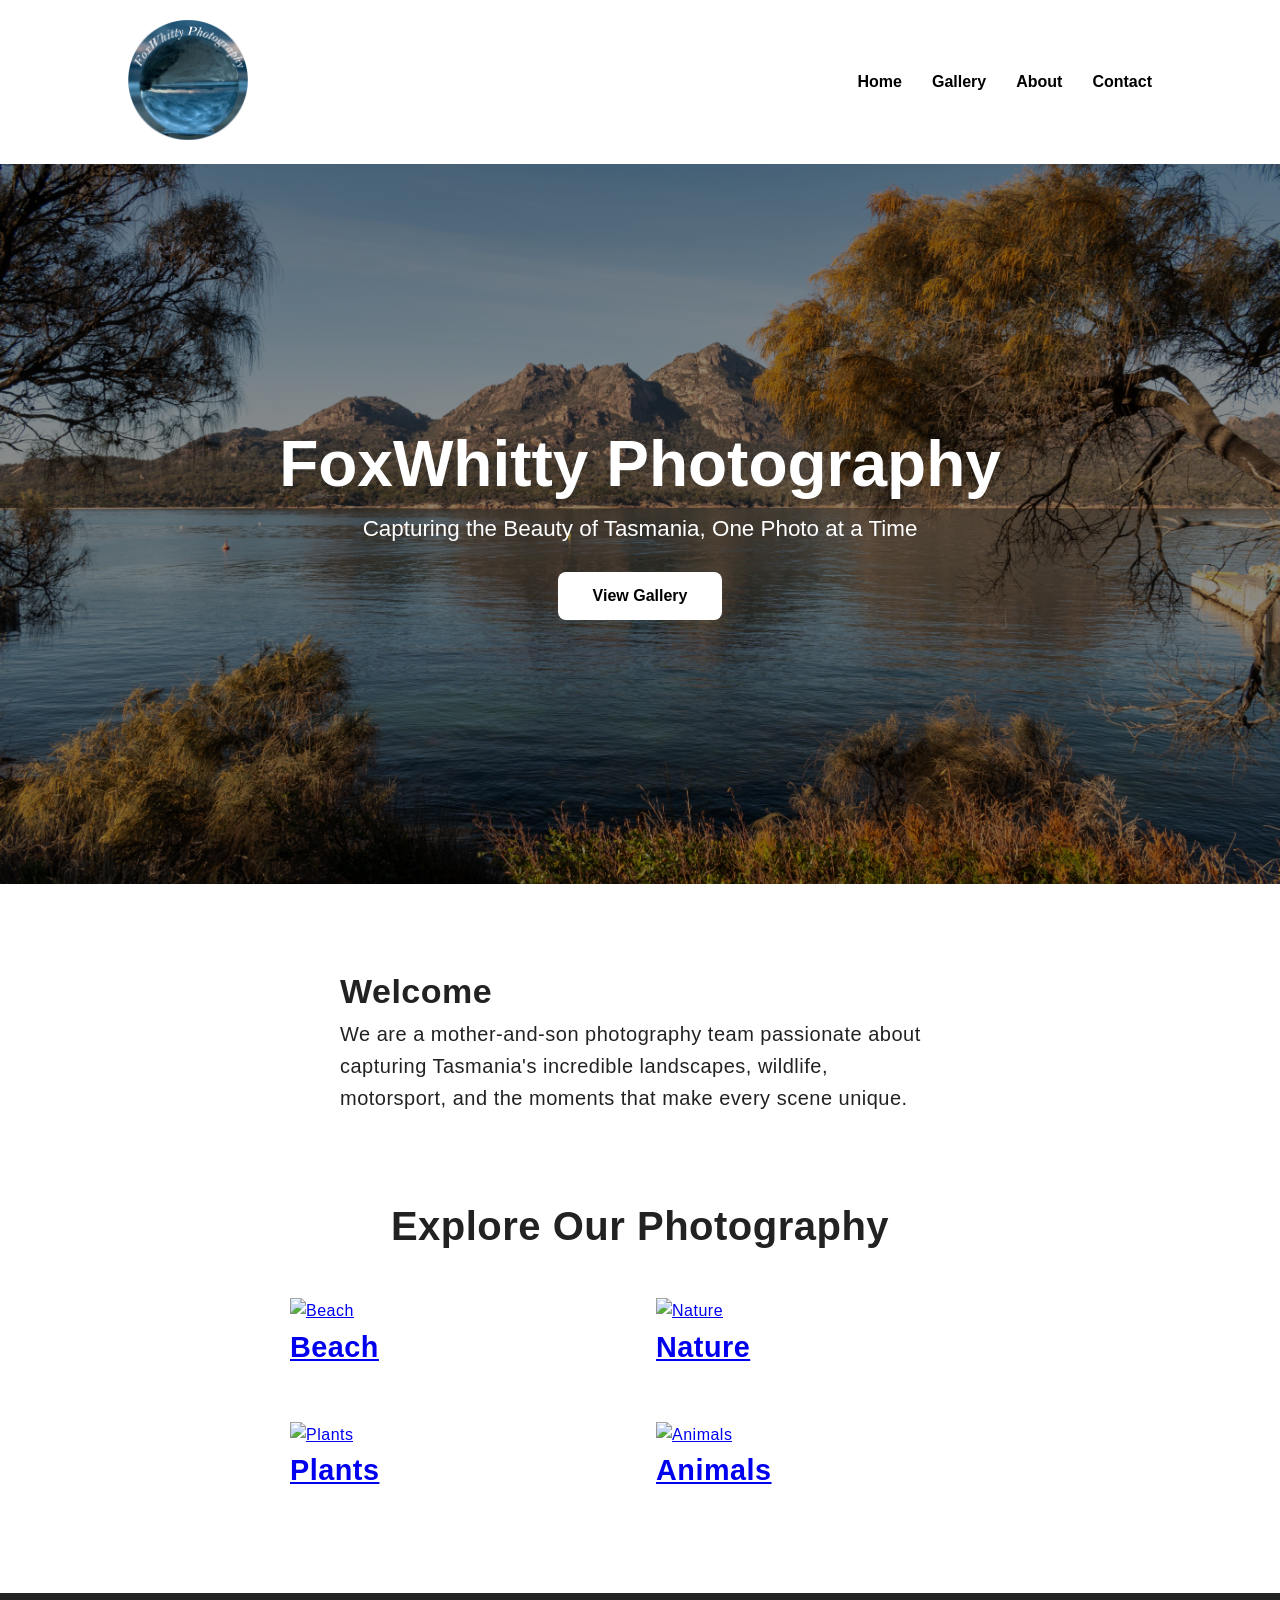
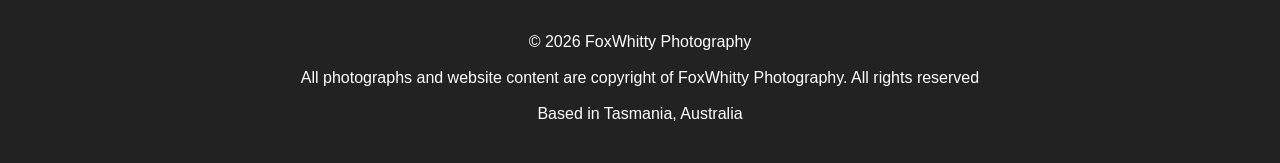
==== index.html @ c6988873 "Locations for images changed to reflect directory heirachy" ====
<!DOCTYPE html>
<html lang="en">

<head>

    <meta charset="UTF-8">
    <meta name="viewport"
          content="width=device-width, initial-scale=1.0">

    <title>FoxWhitty Photography</title>

    <link rel="stylesheet" href="css/style.css">

</head>

<body>

<header>

    <nav class="navbar">

        <a href="index.html">
            <img src="images/logo.webp"
                class="logo"
                alt="FoxWhitty Photography Logo">
        </a>
        <ul>

            <li><a href="index.html">Home</a></li>

            <li><a href="gallery.html">Gallery</a></li>

            <li><a href="about.html">About</a></li>

            <li><a href="contact.html">Contact</a></li>

        </ul>

    </nav>

</header>

<section class="hero">

    <div class="hero-content">

        <h1>FoxWhitty Photography</h1>

        <p>
            Capturing the Beauty of Tasmania,
            One Photo at a Time
        </p>

        <a href="gallery.html" class="button">
            View Gallery
        </a>

    </div>

</section>

<section class="about">

    <h2>Welcome</h2>

    <p>

        We are a mother-and-son photography team
        passionate about capturing Tasmania's
        incredible landscapes, wildlife, motorsport,
        and the moments that make every scene unique.

    </p>

</section>

<section class="categories">

    <h2>Explore Our Photography</h2>

    <div class="cards">

        <a href="galleries/beach.html" class="index-card">

            <img src="images/cards/beach-cover.webp" alt="Beach">

            <h3>Beach</h3>


        </a>


        <a href="galleries/nature.html" class="index-card">

            <img src="images/cards/nature-cover.webp" alt="Nature">

            <h3>Nature</h3>


        </a>

        

        <a href="galleries/plants.html" class="index-card">

            <img src="images/cards/plants-cover.webp" alt="Plants">

            <h3>Plants</h3>

            

        </a>


        

        <a href="galleries/animals.html" class="index-card">

            <img src="images/cards/animals-cover.webp" alt="Animals">

            <h3>Animals</h3>

        </a>

    </div>

</section>

<footer>

    <p>&copy; 2026 FoxWhitty Photography  </p>
    <br>
    <p>All photographs and website content are copyright of FoxWhitty Photography. All rights reserved</p>
    <br>
    <p>Based in Tasmania, Australia</p>
  

</footer>

</body>

</html>
---- css/style.css ----
* {
    margin: 0;
    padding: 0;
    box-sizing: border-box;
}

body {

    font-family: Arial, sans-serif;
    color: #222;

}

.navbar {

    display: flex;

    justify-content: space-between;

    align-items: center;

    padding: 20px 10%;

}

.logo {

    width: 120px;

}

.navbar ul {

    display: flex;

    list-style: none;

    gap: 30px;

}

.navbar a {

    text-decoration: none;

    color: black;

    font-weight: bold;

}

.hero {

    height: 80vh;

    background-image:
        linear-gradient(rgba(0,0,0,.45),
                        rgba(0,0,0,.45)),
        url("../galleries/hero.webp");

    background-size: cover;

    background-position: center;

    display: flex;

    justify-content: center;

    align-items: center;

    text-align: center;

    color: white;

}

.hero h1 {

    font-size: 4rem;

    margin-bottom: 15px;

}

.hero p {

    font-size: 1.4rem;

    margin-bottom: 30px;

}

.button {

    display: inline-block;

    background: white;

    color: black;

    padding: 15px 35px;

    border-radius: 8px;

    text-decoration: none;

    font-weight: bold;

    transition: .25s;

}

.button:hover {

    background: #ddd;

}

.about {

    width: min(600px,90%);

    margin: 80px auto;

    line-height: 1.6;

    letter-spacing: 0.5px;

}

.about h2{
    font-size: 34px;

    letter-spacing: 0.5px;
}

.about p {
    font-size: 20px;

    letter-spacing: 0.5px;
}
.categories {

    width: min(700px,90%);

    margin: 80px auto;

    line-height: 1.6;

    letter-spacing: 0.5px;
    

}

.categories h2 {

    font-size: 2.5rem;

    margin-bottom: 40px;

    text-align: center;

}



.categories h3 {

    font-size: 1.8rem;
    
    margin-bottom: 20px;
  

    

}

.categories p {

    line-height: 1.6;

    margin-bottom: 20px;
}


.cards {
    display: grid;
    grid-template-columns: repeat(2,1fr);
    gap: 2rem;
}


.gallery-card {
    display: flex;
    flex-direction: column;
    text-decoration: none;
    color: inherit;
    background: #fff;
    overflow: hidden;
    box-shadow: 0 5px 15px rgba(0,0,0,.15);
    transition: transform .2s ease;
}

.gallery-card:hover {
    transform: translateY(-5px);
}

.gallery-card img {
    width: 100%;
    aspect-ratio: 1 / 1;   /* Makes the image square */
    object-fit: cover;     /* Crops instead of stretching */
    display: block;
   
}

.gallery-card h3,
.gallery-card p {
    padding: 0 1rem;
}



footer {

    text-align: center;

    padding: 40px;

    background: #222;

    color: white;

}
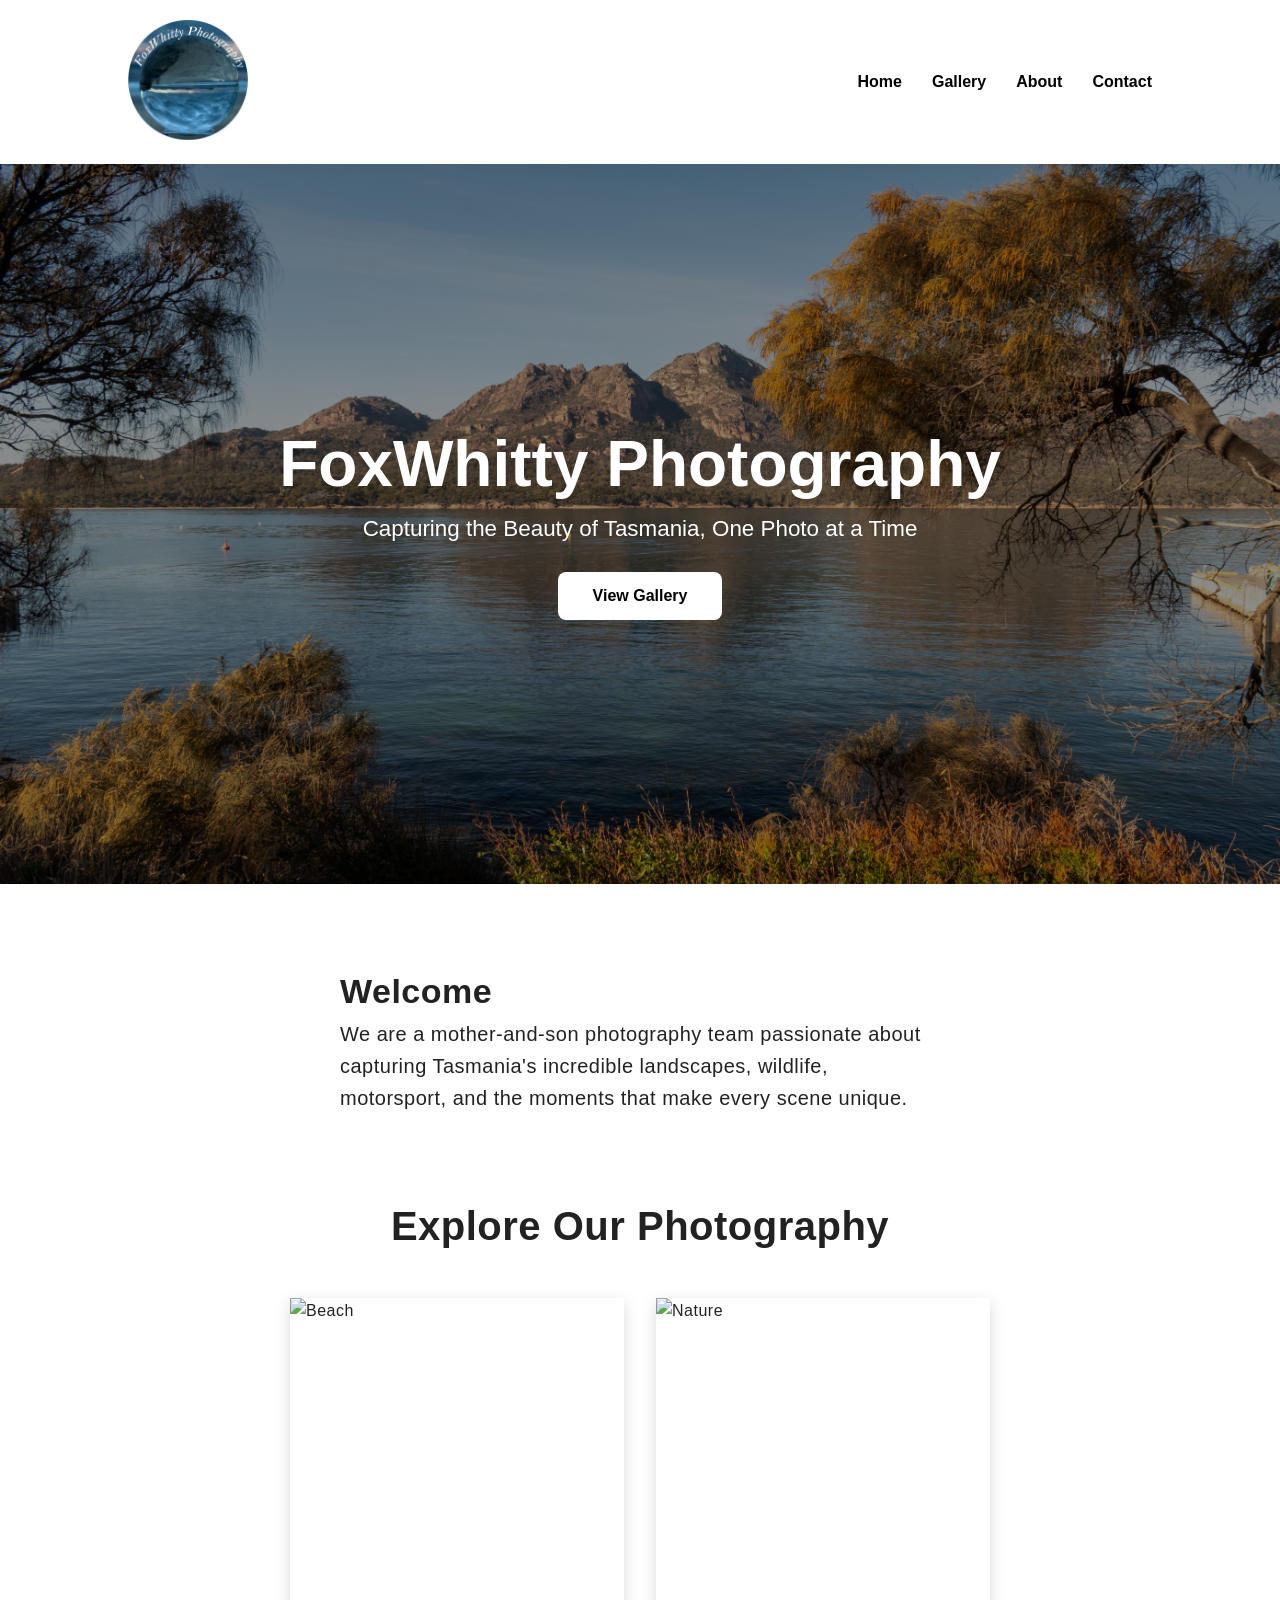
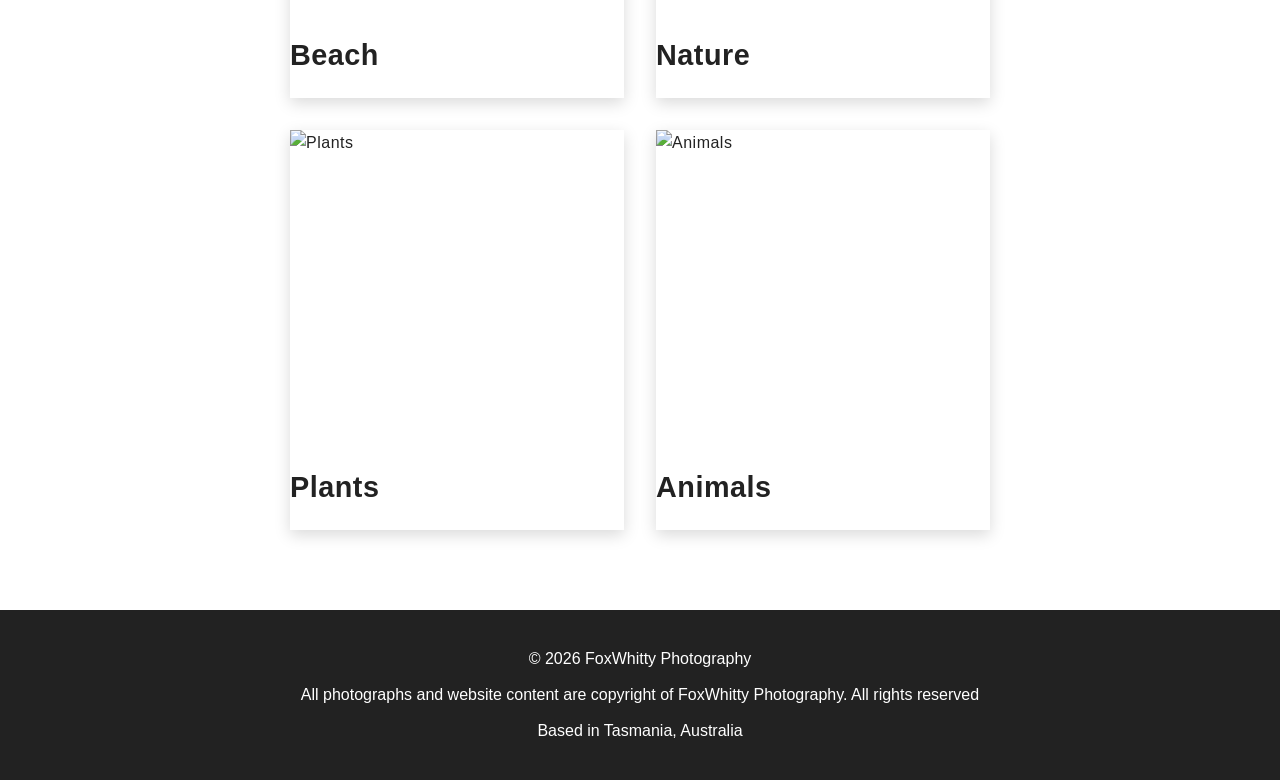
==== commit ae92f6d6: "Card images hyperlinks fixed, text centred add styling touches" ====
--- a/index.html
+++ b/index.html
@@ -82,7 +82,7 @@
 
         <a href="galleries/beach.html" class="index-card">
 
-            <img src="images/cards/beach-cover.webp" alt="Beach">
+            <img src="images/cards/index/beach-cover.webp" alt="Beach">
 
             <h3>Beach</h3>
 
@@ -92,7 +92,7 @@
 
         <a href="galleries/nature.html" class="index-card">
 
-            <img src="images/cards/nature-cover.webp" alt="Nature">
+            <img src="images/cards/index/nature-cover.webp" alt="Nature">
 
             <h3>Nature</h3>
 
@@ -103,7 +103,7 @@
 
         <a href="galleries/plants.html" class="index-card">
 
-            <img src="images/cards/plants-cover.webp" alt="Plants">
+            <img src="images/cards/index/plants-cover.webp" alt="Plants">
 
             <h3>Plants</h3>
 
@@ -116,7 +116,7 @@
 
         <a href="galleries/animals.html" class="index-card">
 
-            <img src="images/cards/animals-cover.webp" alt="Animals">
+            <img src="images/cards/index/animals-cover.webp" alt="Animals">
 
             <h3>Animals</h3>
 
--- a/css/style.css
+++ b/css/style.css
@@ -56,7 +56,7 @@
     background-image:
         linear-gradient(rgba(0,0,0,.45),
                         rgba(0,0,0,.45)),
-        url("../galleries/hero.webp");
+        url("../images/hero/hero.webp");
 
     background-size: cover;
 
@@ -189,6 +189,27 @@
     gap: 2rem;
 }
 
+.index-card{
+    display: flex;
+    flex-direction: column;
+    text-decoration: none;
+    color: inherit;
+    background: #fff;
+    overflow: hidden;
+    box-shadow: 0 5px 15px rgba(0,0,0,.15);
+    transition: transform .2s ease;
+}
+
+.index-card img{
+    width: 100%;
+    aspect-ratio: 1 / 1;   /* Makes the image square */
+    object-fit: cover;     /* Crops instead of stretching */
+    display: block;
+}
+
+.index-card:hover {
+    transform: translateY(-5px);
+}
 
 .gallery-card {
     display: flex;
@@ -218,6 +239,12 @@
     padding: 0 1rem;
 }
 
+.gallery{
+    display: grid;
+    grid-template-columns: repeat(2,1fr);
+    gap: 2rem;
+
+}
 
 
 footer {
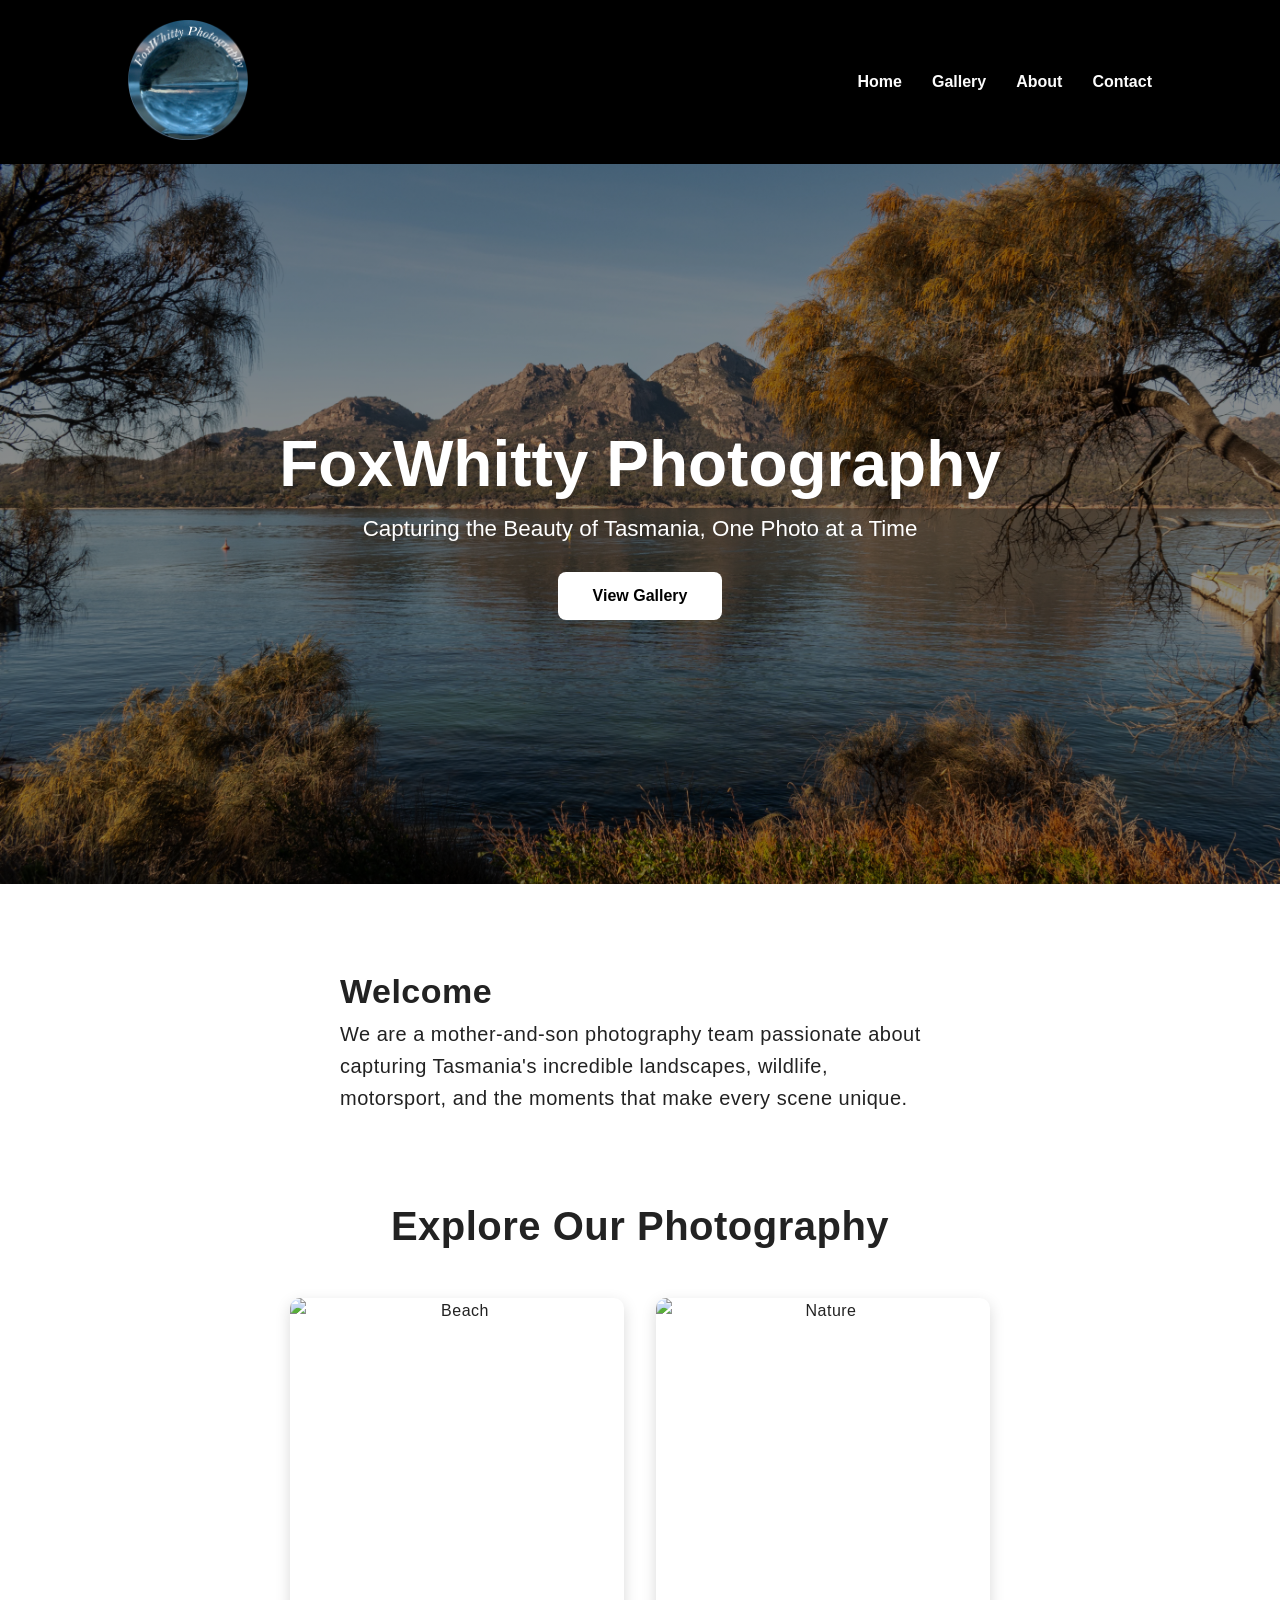
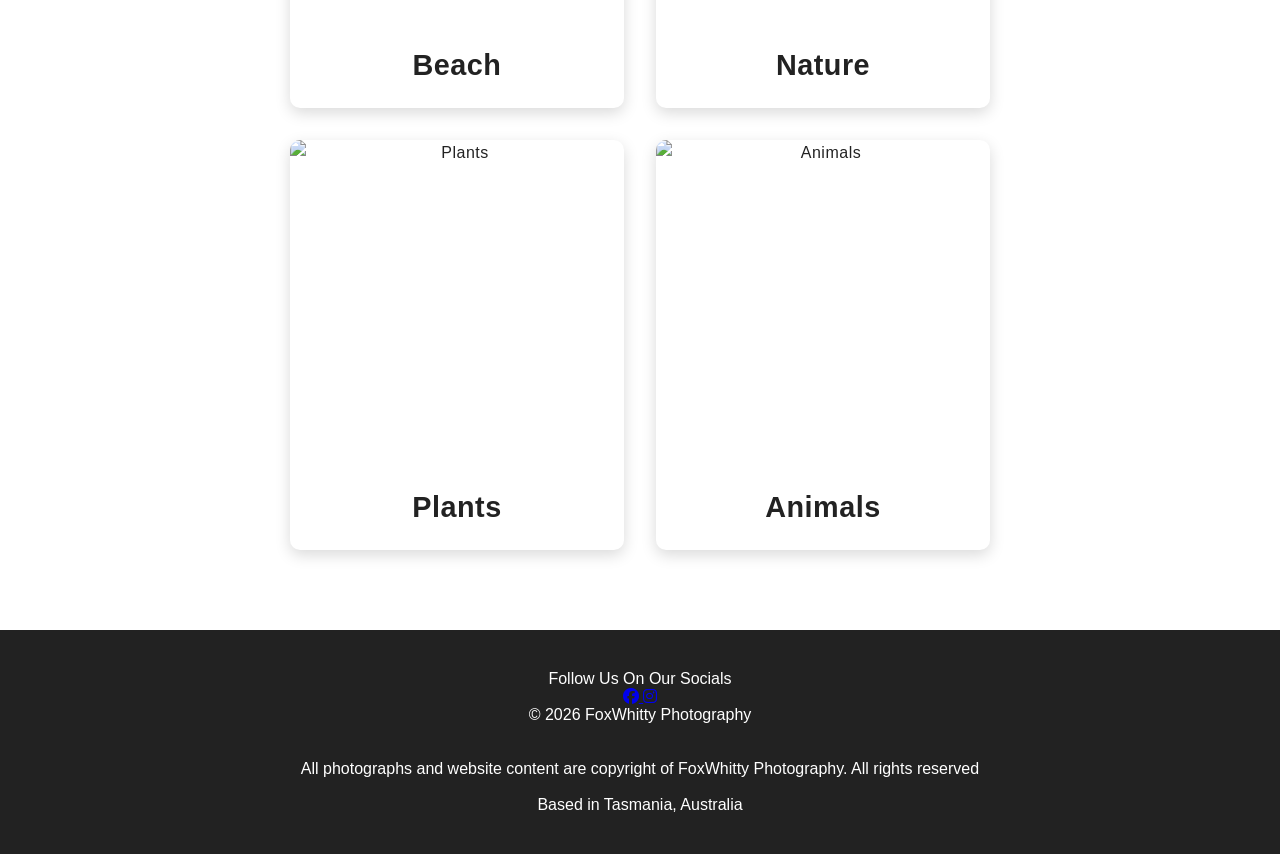
==== commit c9bdf84d: "Added social media links with font awesome icon on the footer" ====
--- a/index.html
+++ b/index.html
@@ -10,6 +10,7 @@
     <title>FoxWhitty Photography</title>
 
     <link rel="stylesheet" href="css/style.css">
+    <link rel="stylesheet" href="https://cdnjs.cloudflare.com/ajax/libs/font-awesome/6.7.2/css/all.min.css">
 
 </head>
 
@@ -126,16 +127,32 @@
 
 </section>
 
-<footer>
+   <footer>
+        <p>Follow Us On Our Socials</p>
+        
 
-    <p>&copy; 2026 FoxWhitty Photography  </p>
-    <br>
-    <p>All photographs and website content are copyright of FoxWhitty Photography. All rights reserved</p>
-    <br>
-    <p>Based in Tasmania, Australia</p>
-  
+         <a href="https://www.facebook.com/profile.php?id=100060474982043"
+         class="socialsf">
+        <i class="fa-brands fa-facebook"></i>
+        </a>
 
-</footer>
+
+        <a href="https://www.instagram.com/foxwhitty_photography/" 
+            class="socialsi">
+            <i class="fa-brands fa-instagram"></i>
+        </a>
+        
+
+        <p>&copy; 2026 FoxWhitty Photography </p>
+        <br>
+        <br>
+        <p>All photographs and website content are copyright of FoxWhitty Photography. All rights reserved</p>
+        <br>
+        <p>Based in Tasmania, Australia</p>
+        
+        
+
+    </footer>
 
 </body>
 
--- a/css/style.css
+++ b/css/style.css
@@ -11,6 +11,13 @@
 
 }
 
+header{
+
+    background-color: rgb(0, 0, 0);
+
+   
+}
+
 .navbar {
 
     display: flex;
@@ -43,7 +50,7 @@
 
     text-decoration: none;
 
-    color: black;
+    color: rgb(252, 252, 252);
 
     font-weight: bold;
 
@@ -198,6 +205,9 @@
     overflow: hidden;
     box-shadow: 0 5px 15px rgba(0,0,0,.15);
     transition: transform .2s ease;
+    border-radius: 10px;
+    text-align: center;
+    
 }
 
 .index-card img{
@@ -205,13 +215,26 @@
     aspect-ratio: 1 / 1;   /* Makes the image square */
     object-fit: cover;     /* Crops instead of stretching */
     display: block;
+    margin-bottom: 10px;
 }
 
 .index-card:hover {
     transform: translateY(-5px);
 }
 
-.gallery-card {
+
+.gallery-heading h1{
+    font-size: 38px;
+    letter-spacing: 2px;
+    
+}
+
+.gallery-heading p{
+    font-size: 20px;
+    padding-top: 2rem;
+    padding-bottom: 2rem;
+}
+.gallery-cards {
     display: flex;
     flex-direction: column;
     text-decoration: none;
@@ -219,32 +242,67 @@
     background: #fff;
     overflow: hidden;
     box-shadow: 0 5px 15px rgba(0,0,0,.15);
-    transition: transform .2s ease;
-}
-
-.gallery-card:hover {
-    transform: translateY(-5px);
-}
-
-.gallery-card img {
+    object-fit: cover;
+    margin: auto 5rem auto 5rem;
+    border-radius: 2rem;
+}
+.gallery-preview {
+    max-width: 900px;
+    margin: 4rem auto;
+    text-align: center;
+    gap: 2rem;
+}
+
+.gallery-preview img {
     width: 100%;
-    aspect-ratio: 1 / 1;   /* Makes the image square */
-    object-fit: cover;     /* Crops instead of stretching */
-    display: block;
-   
-}
-
-.gallery-card h3,
-.gallery-card p {
-    padding: 0 1rem;
-}
-
-.gallery{
-    display: grid;
-    grid-template-columns: repeat(2,1fr);
-    gap: 2rem;
-
-}
+    max-width: 800px;
+    height: 400px;
+    object-fit: cover;
+    display:block;
+    border-radius: 12px;
+    
+    
+
+}
+
+.gallery-preview h2 {
+    margin: 1rem 0;
+}
+
+.gallery-preview p {
+    max-width: 700px;
+    margin: 0 auto 1.5rem;
+    
+}
+
+.gallery-button {
+
+    display: inline-block;
+
+    background: rgb(0, 0, 0);
+
+    color: rgb(253, 253, 253);
+
+    padding: 15px 35px 15px 35px;
+
+    border-radius: 8px;
+
+    text-decoration: none;
+
+    font-weight: bold;
+
+    transition: .25s;
+
+    margin-bottom: 5rem;
+
+}
+
+.gallery-button:hover {
+
+    background: #ddd;
+
+}
+
 
 
 footer {
@@ -257,4 +315,5 @@
 
     color: white;
 
+
 }
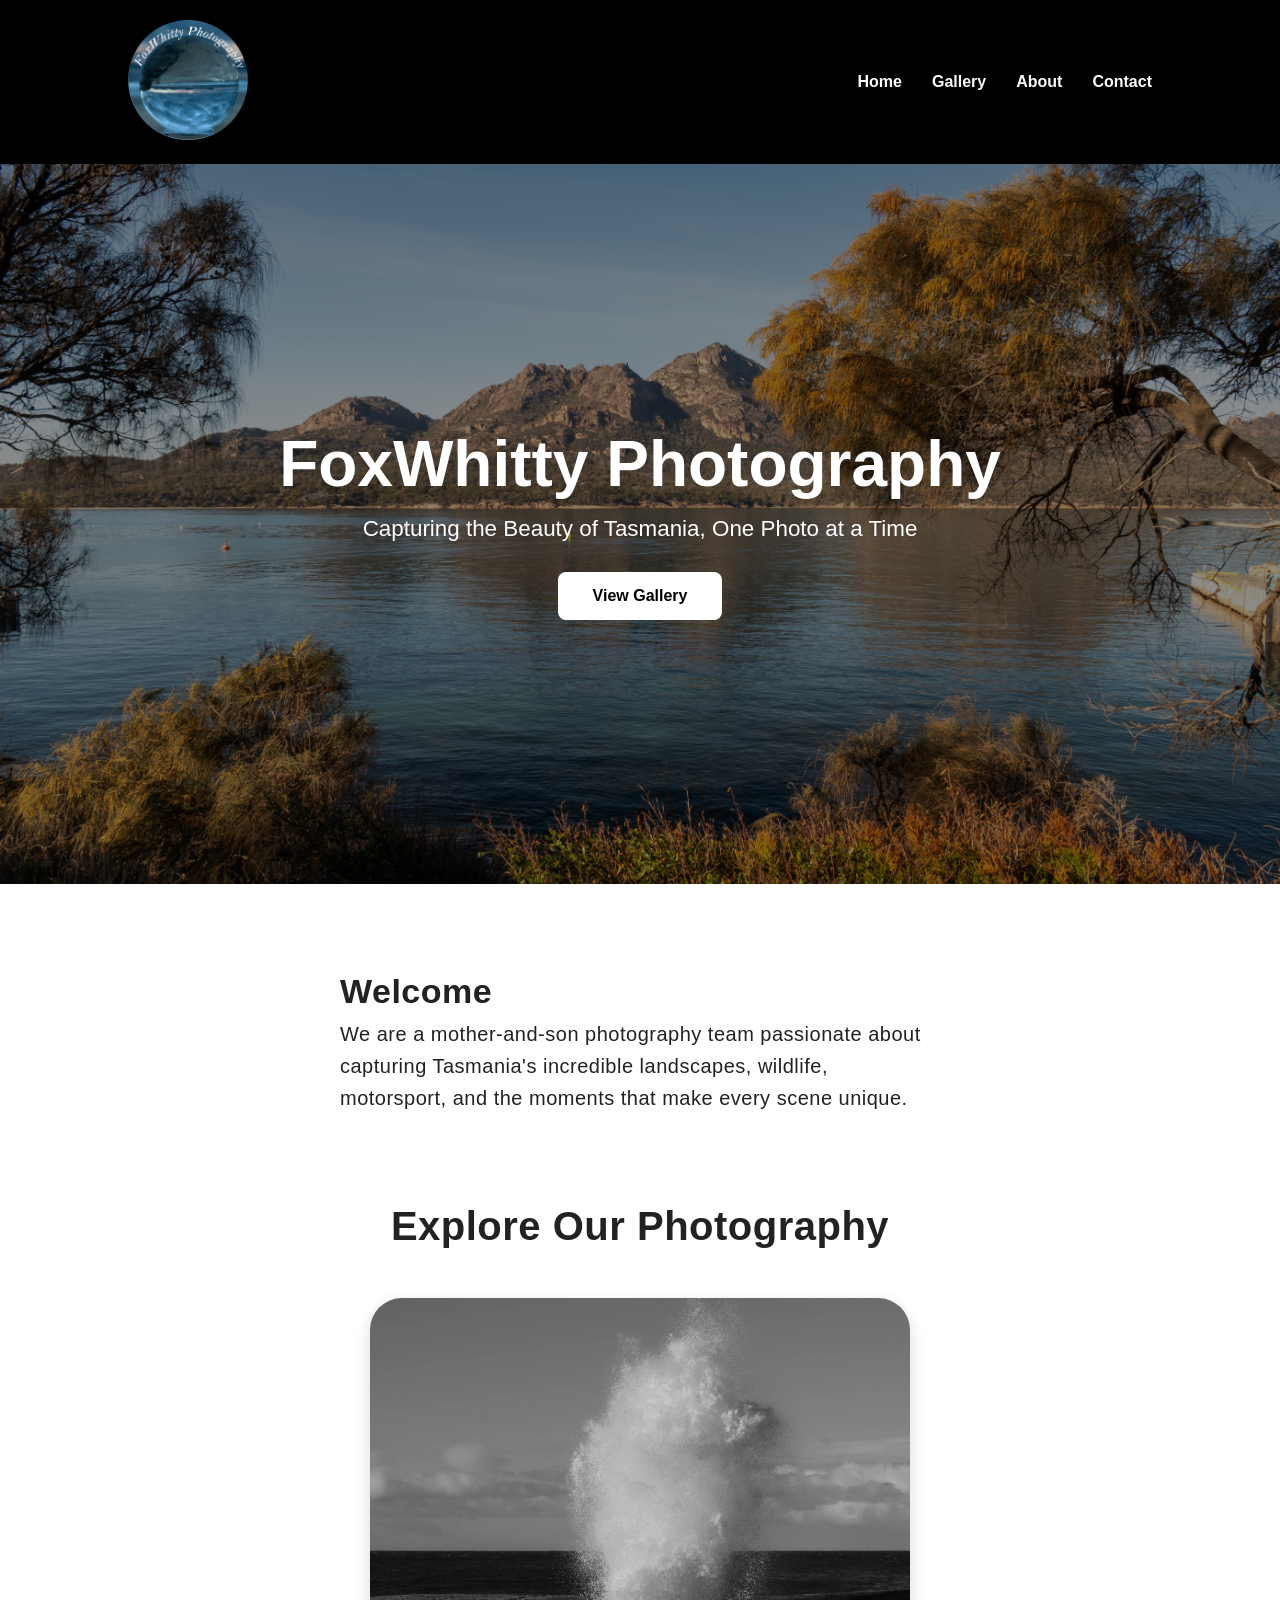
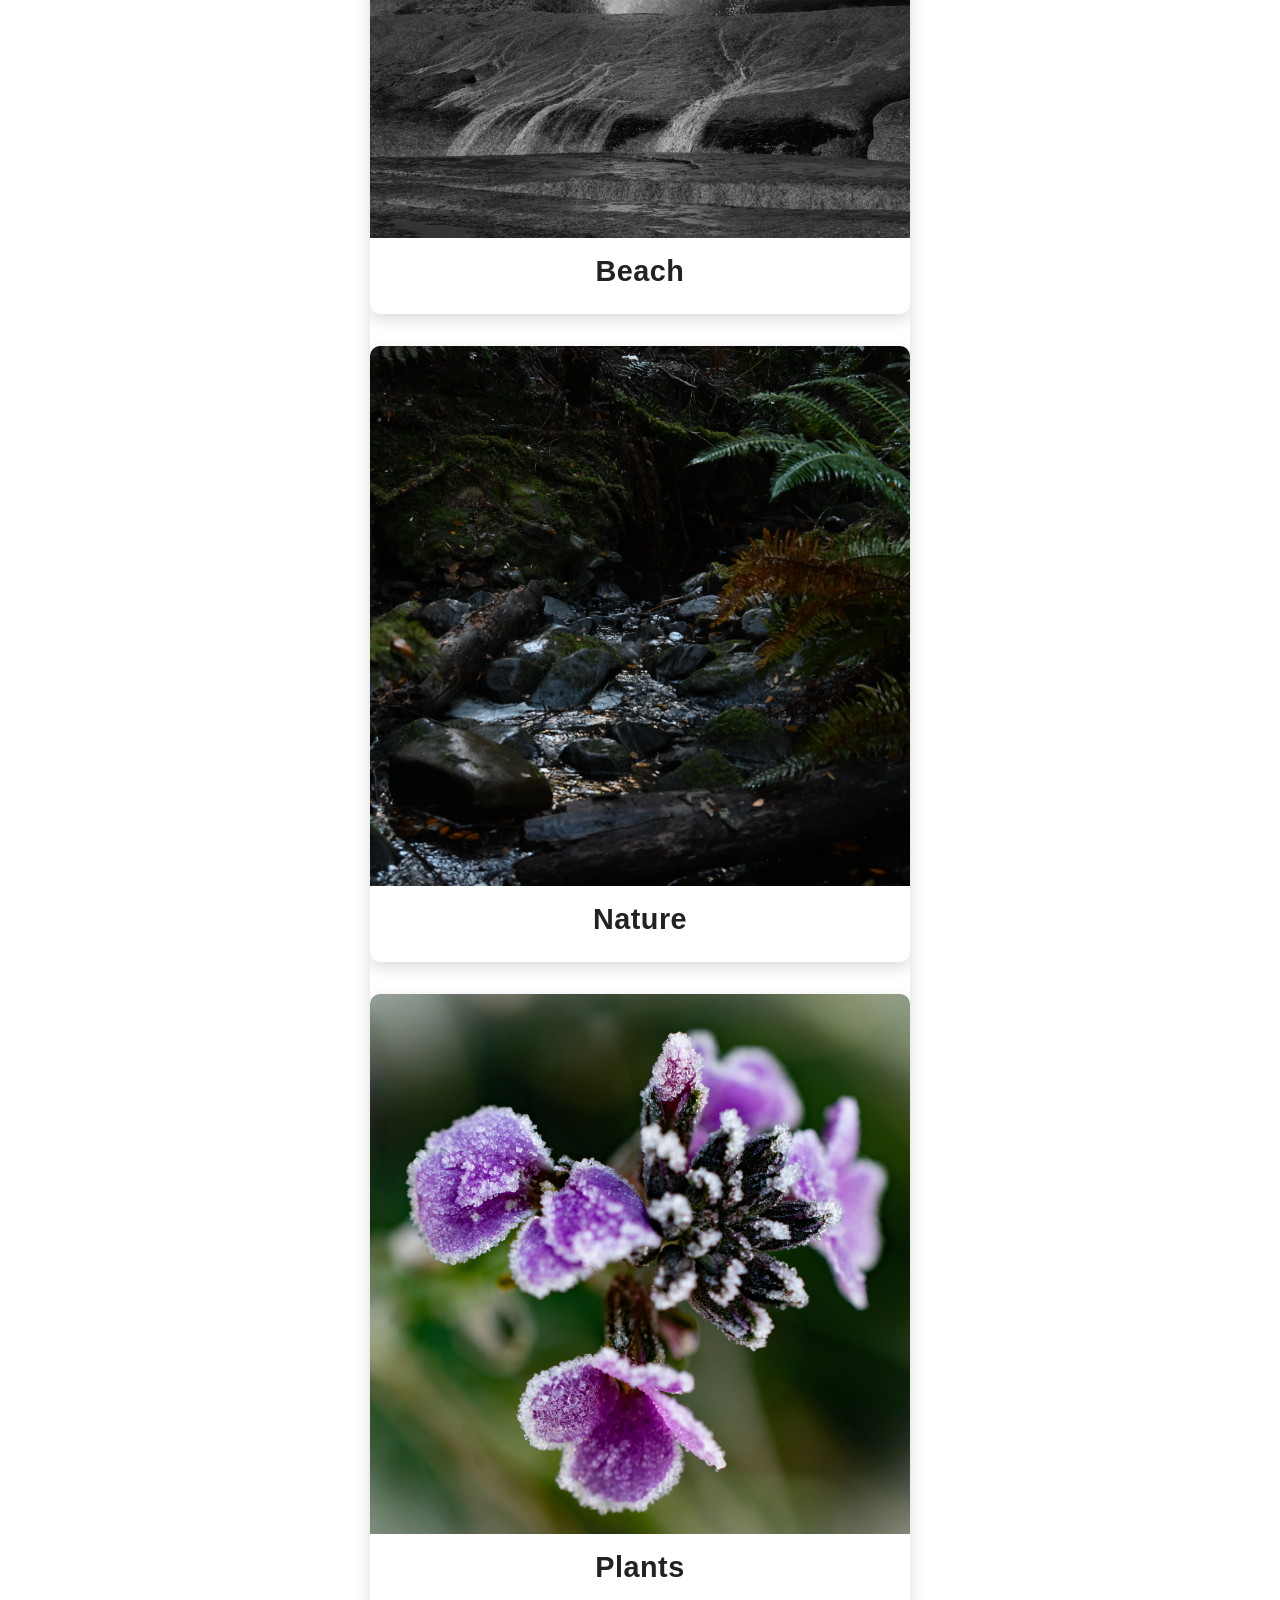
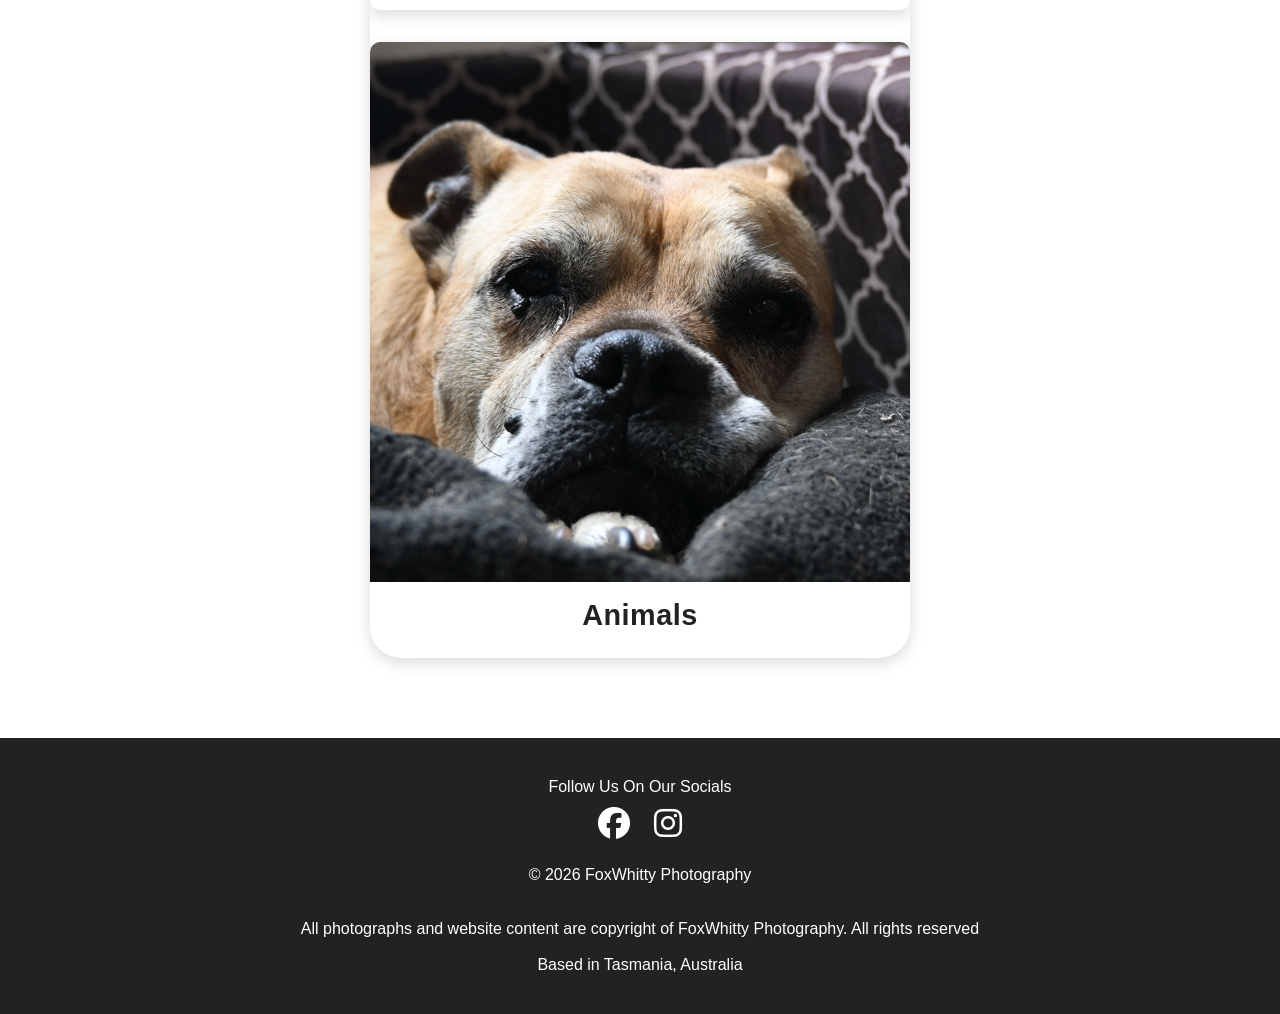
==== commit 4a2900e9: "added dropdown menu for gallery and header layout is universal" ====
--- a/index.html
+++ b/index.html
@@ -20,24 +20,31 @@
 
     <nav class="navbar">
 
-        <a href="index.html">
-            <img src="images/logo.webp"
-                class="logo"
-                alt="FoxWhitty Photography Logo">
-        </a>
-        <ul>
+            <a href="index.html">
+                <img src="images/logo.webp" class="logo" alt="FoxWhitty Photography Logo">
+            </a>
+            <ul>
 
-            <li><a href="index.html">Home</a></li>
+                <li><a href="index.html">Home</a></li>
 
-            <li><a href="gallery.html">Gallery</a></li>
+                <li class="dropdown">
+                    <a href="gallery.html">Gallery</a>
 
-            <li><a href="about.html">About</a></li>
+                    <ul class="dropdown-menu">
+                        <li><a href="galleries/nature.html">Nature</a></li>
+                        <li><a href="galleries/beach.html">Beaches</a></li>
+                        <li><a href="galleries/animals.html">Animals</a></li>
+                        <li><a href="galleries/plants.html">Plants</a></li>
+                    </ul>
+                </li>
 
-            <li><a href="contact.html">Contact</a></li>
+                <li><a href="about.html">About</a></li>
 
-        </ul>
+                <li><a href="contact.html">Contact</a></li>
+                
+            </ul>
 
-    </nav>
+        </nav>
 
 </header>
 
@@ -52,7 +59,7 @@
             One Photo at a Time
         </p>
 
-        <a href="gallery.html" class="button">
+        <a href="./gallery.html" class="button">
             View Gallery
         </a>
 
@@ -81,7 +88,7 @@
 
     <div class="cards">
 
-        <a href="galleries/beach.html" class="index-card">
+        <a href="./galleries/beaches.html" class="index-card">
 
             <img src="images/cards/index/beach-cover.webp" alt="Beach">
 
@@ -91,7 +98,7 @@
         </a>
 
 
-        <a href="galleries/nature.html" class="index-card">
+        <a href="./galleries/nature.html" class="index-card">
 
             <img src="images/cards/index/nature-cover.webp" alt="Nature">
 
@@ -102,7 +109,7 @@
 
         
 
-        <a href="galleries/plants.html" class="index-card">
+        <a href="./galleries/plants.html" class="index-card">
 
             <img src="images/cards/index/plants-cover.webp" alt="Plants">
 
@@ -115,7 +122,7 @@
 
         
 
-        <a href="galleries/animals.html" class="index-card">
+        <a href="./galleries/animals.html" class="index-card">
 
             <img src="images/cards/index/animals-cover.webp" alt="Animals">
 
--- a/css/style.css
+++ b/css/style.css
@@ -36,7 +36,49 @@
 
 }
 
-.navbar ul {
+/* Dropdown container */
+.dropdown {
+    position: relative;
+}
+
+/* Hide menu by default */
+.dropdown-menu {
+    display: none;
+    flex-direction: column;
+    position: absolute;
+    top: 100%;
+    left: 0;
+
+    list-style: none;
+    margin: 0;
+    padding: 0;
+
+    min-width: 180px;
+
+    background: #ffffff;
+    border-radius: 8px;
+    box-shadow: 0 5px 15px rgba(0,0,0,.2);
+}
+
+/* Links */
+.dropdown-menu li a {
+    display: block;
+    padding: 12px 16px;
+    text-decoration: none;
+    color: #333;
+}
+
+/* Hover colour */
+.dropdown-menu li a:hover {
+    background: #f2f2f2;
+}
+
+/* Show menu on hover */
+.dropdown:hover .dropdown-menu {
+    display: block;
+}
+
+.navbar > ul {
 
     display: flex;
 
@@ -223,18 +265,18 @@
 }
 
 
-.gallery-heading h1{
+.photo-collection h1{
     font-size: 38px;
     letter-spacing: 2px;
     
 }
 
-.gallery-heading p{
+.photo-collection p{
     font-size: 20px;
     padding-top: 2rem;
     padding-bottom: 2rem;
 }
-.gallery-cards {
+.cards {
     display: flex;
     flex-direction: column;
     text-decoration: none;
@@ -246,14 +288,14 @@
     margin: auto 5rem auto 5rem;
     border-radius: 2rem;
 }
-.gallery-preview {
+.photo-collection {
     max-width: 900px;
     margin: 4rem auto;
     text-align: center;
     gap: 2rem;
 }
 
-.gallery-preview img {
+.photo-collection img {
     width: 100%;
     max-width: 800px;
     height: 400px;
@@ -265,11 +307,11 @@
 
 }
 
-.gallery-preview h2 {
+.photo-collection h2 {
     margin: 1rem 0;
 }
 
-.gallery-preview p {
+.photo-collection p {
     max-width: 700px;
     margin: 0 auto 1.5rem;
     
@@ -297,11 +339,156 @@
 
 }
 
-.gallery-button:hover {
-
-    background: #ddd;
-
-}
+collection-cards {
+    display: flex;
+    flex-direction: column;
+    text-decoration: none;
+    color: inherit;
+    background: #fff;
+    overflow: hidden;
+    box-shadow: 0 5px 15px rgba(0,0,0,.15);
+    border-radius: 10px;
+    text-align: center;
+}
+
+
+.collection-photos {
+    max-width: 1000px;
+    margin: 4rem auto;
+    text-align: center;
+    gap: 2rem;
+    
+}
+
+.collection-photos img {
+    width: 100%;
+    max-width: 1000px;
+    height: auto;
+    object-fit:cover;
+    display:block;
+    border-radius: 12px;
+    margin-bottom: 5rem;
+    
+
+}
+.collection-photos h1{
+    font-size: 38px;
+    letter-spacing: 2px;
+    margin-bottom: 4rem;
+    
+}
+
+.collection-photos p{
+    font-size: 20px;
+    padding-top: 2rem;
+    padding-bottom: 2rem;
+}
+
+
+
+.collection-photos h2 {
+    margin: 1rem 0;
+}
+
+.collection-photos p {
+    max-width: 700px;
+    margin: 0 auto 1.5rem;
+    
+}
+
+
+.h2about{
+    text-align: center;
+    margin-bottom: 5px;
+}
+
+.socialsi {
+    color: white;
+    font-size: 2rem;
+    margin-top: 1rem;
+    display: inline-block;
+    transition: color 0.3s ease;
+    width: auto;
+    height: 50px;
+    margin: 10px 10px 10px 10px;
+}
+
+.socialsi:hover {
+    color: #E1306C;
+}
+
+.socialsf {
+    color: white;
+    font-size: 2rem;
+    margin-top: 1rem;
+    display: inline-block;
+    transition: color 0.3s ease;
+    width: auto;
+    height: 50px;
+    margin: 10px 10px 10px 10px;
+}
+
+.socialsf:hover {
+    color: #1114df;
+}
+
+
+/* Style inputs */
+input[type=text], select, textarea {
+  width: 100%;
+  padding: 12px;
+  border: 1px solid #ccc;
+  margin-top: 6px;
+  margin-bottom: 16px;
+  resize: vertical;
+}
+
+input[type=submit] {
+  background-color: #04AA6D;
+  color: white;
+  padding: 12px 20px;
+  border: none;
+  cursor: pointer;
+}
+
+input[type=submit]:hover {
+  background-color: #45a049;
+}
+
+.contact-heading h2{
+text-align: center;
+display: flex;
+justify-content: center;
+padding-top: 20px;
+   
+}
+
+.contact-heading p{
+    text-align: center;
+    justify-content: center;
+    padding-bottom: 20px;
+}
+
+/* Style the container/contact section */
+.contact-box {
+  border-radius: 5px;
+  background-color: #f2f2f2;
+  display: flex;
+  justify-content: center;
+  align-items: center;
+  padding-top: 10px;
+  padding-bottom: 10px;
+  margin-bottom: 10px;
+  margin-top: 10px;
+ 
+}
+
+
+.contact-box p{
+    margin-bottom: 10px;
+    margin-top: 10px;
+}
+
 
 
 
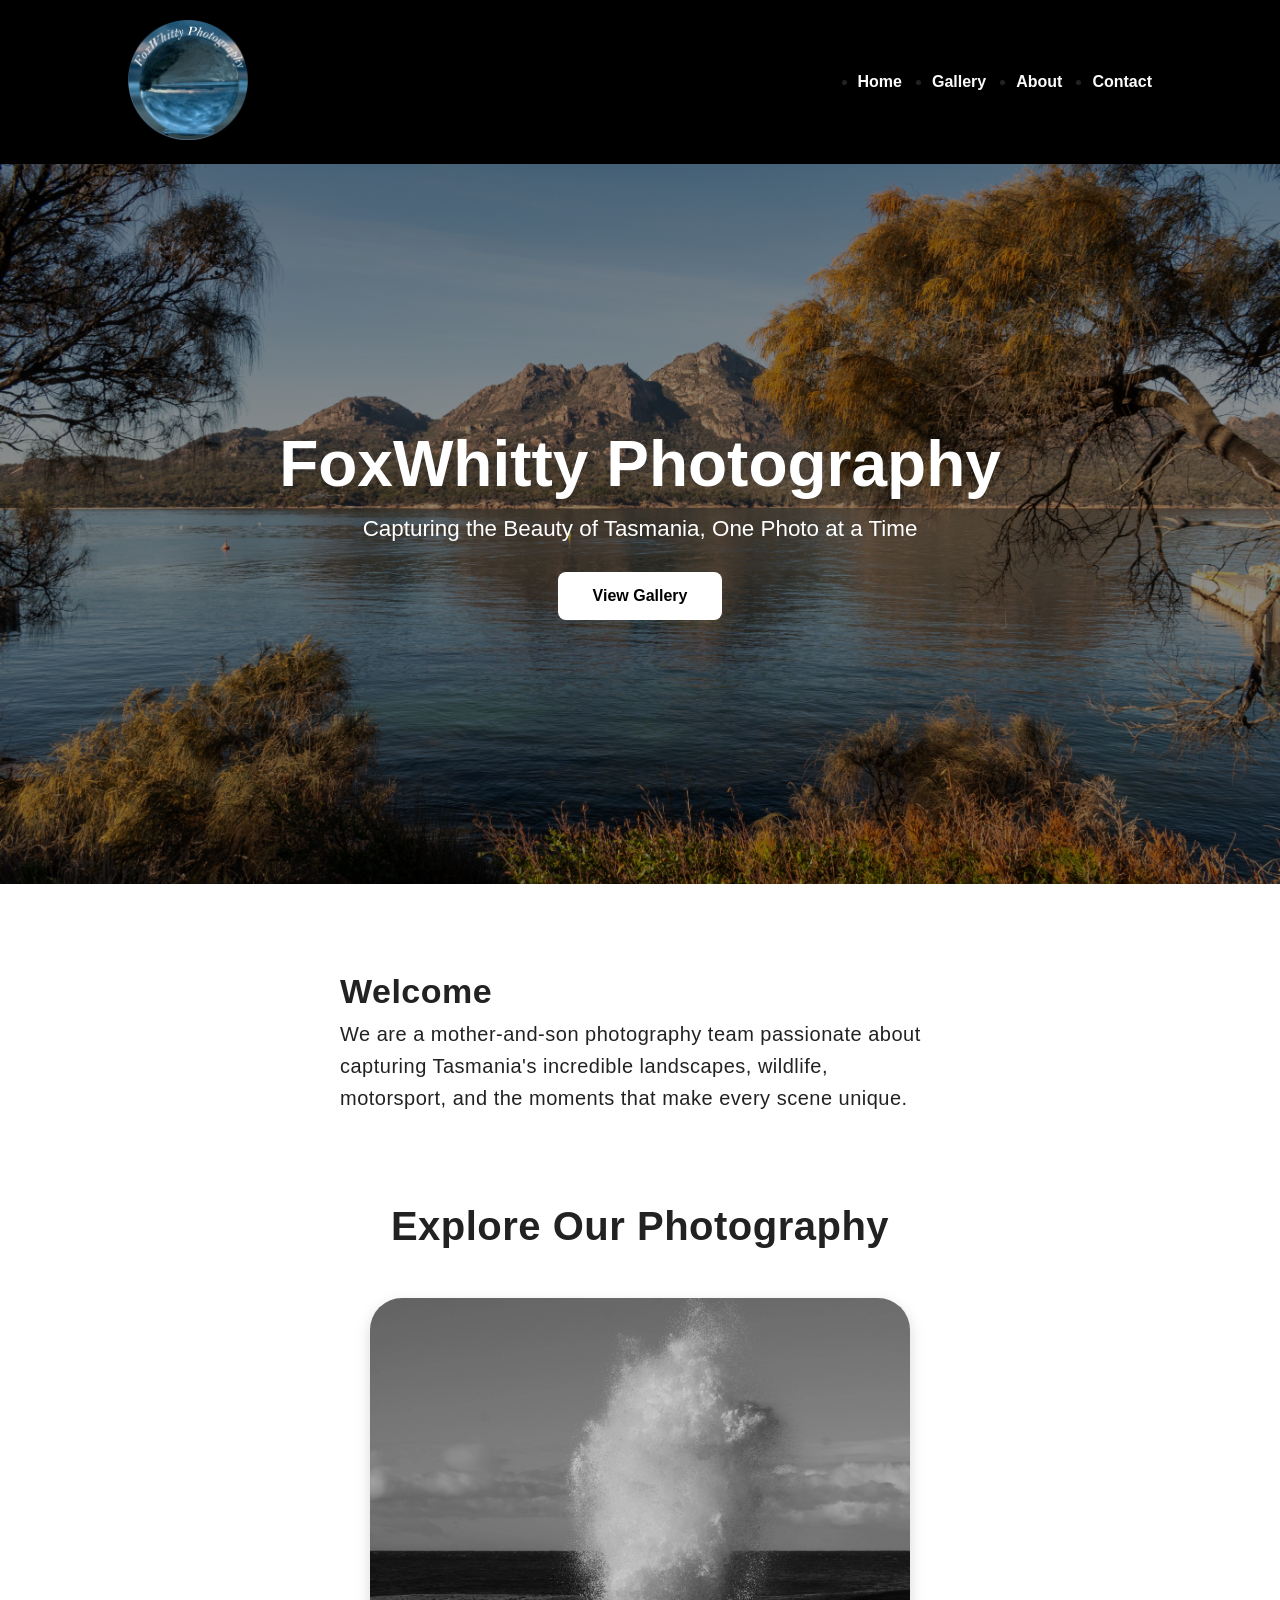
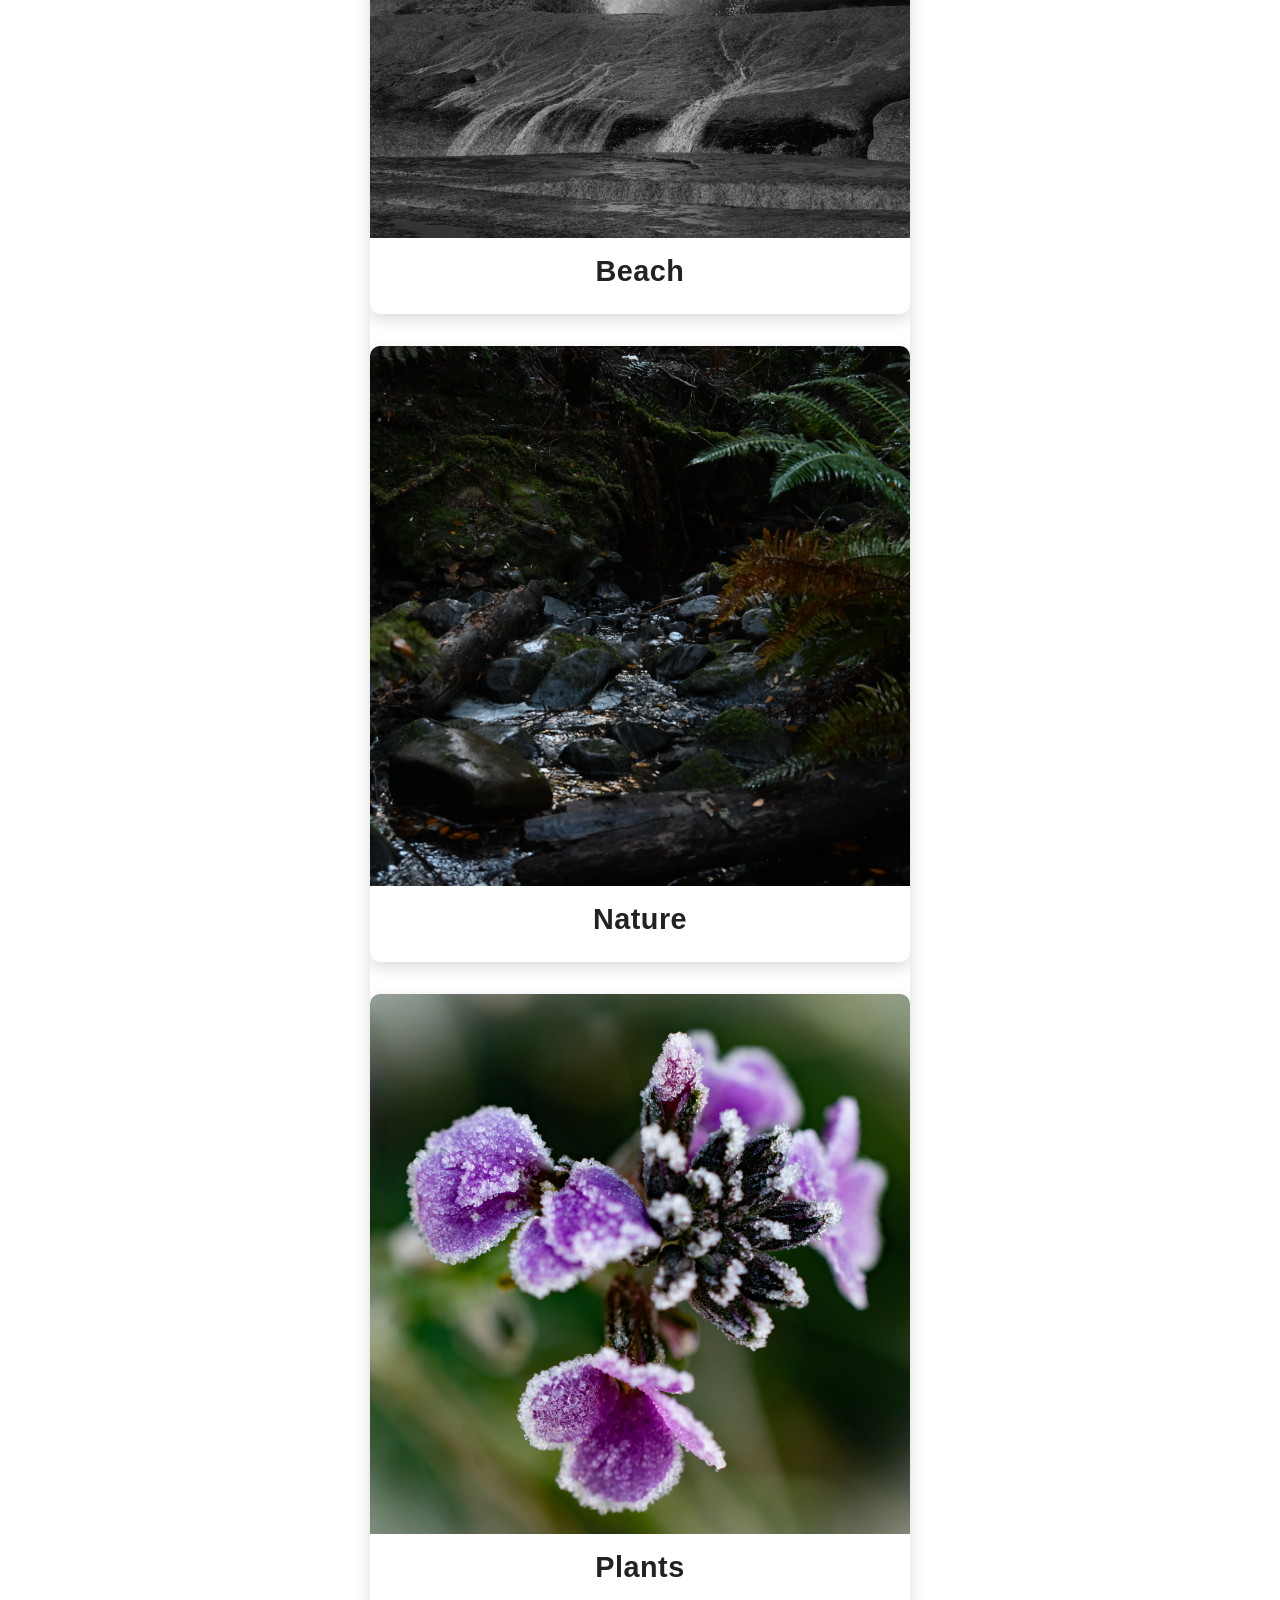
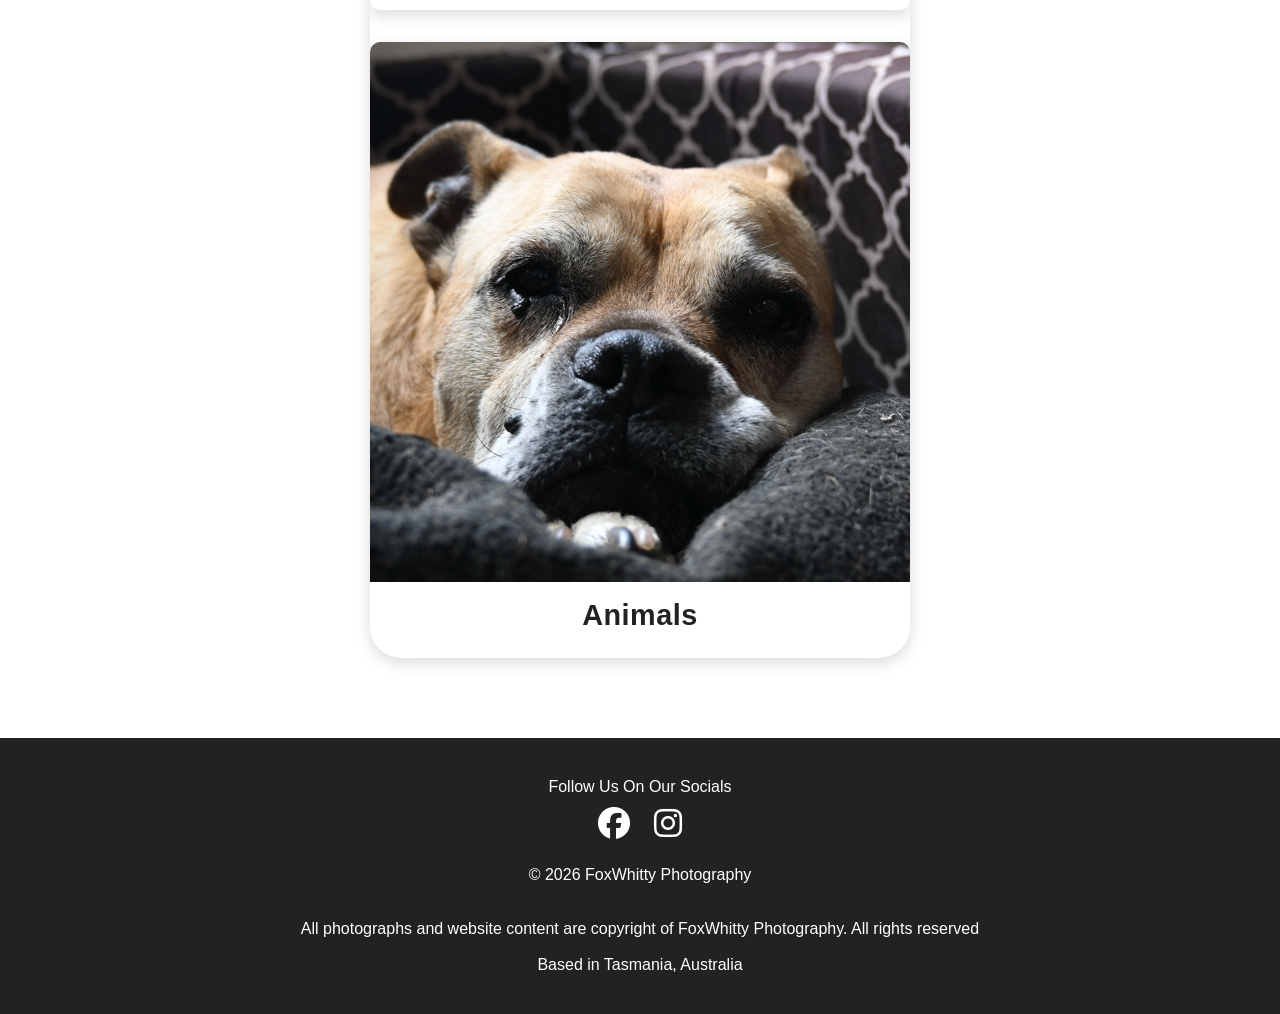
==== commit 9e070073: "add hamburger menu for mobile browsing" ====
--- a/index.html
+++ b/index.html
@@ -4,8 +4,7 @@
 <head>
 
     <meta charset="UTF-8">
-    <meta name="viewport"
-          content="width=device-width, initial-scale=1.0">
+    <meta name="viewport" content="width=device-width, initial-scale=1.0">
 
     <title>FoxWhitty Photography</title>
 
@@ -16,13 +15,16 @@
 
 <body>
 
-<header>
+    <header>
 
-    <nav class="navbar">
+        <nav class="navbar">
 
             <a href="index.html">
                 <img src="images/logo.webp" class="logo" alt="FoxWhitty Photography Logo">
             </a>
+            <button class="hamburger" id="hamburger">
+                <i class="fa-solid fa-bars"></i>
+            </button>
             <ul>
 
                 <li><a href="index.html">Home</a></li>
@@ -41,114 +43,112 @@
                 <li><a href="about.html">About</a></li>
 
                 <li><a href="contact.html">Contact</a></li>
-                
+
             </ul>
 
         </nav>
 
-</header>
+    </header>
 
-<section class="hero">
+    <section class="hero">
 
-    <div class="hero-content">
+        <div class="hero-content">
 
-        <h1>FoxWhitty Photography</h1>
+            <h1>FoxWhitty Photography</h1>
+
+            <p>
+                Capturing the Beauty of Tasmania,
+                One Photo at a Time
+            </p>
+
+            <a href="./gallery.html" class="button">
+                View Gallery
+            </a>
+
+        </div>
+
+    </section>
+
+    <section class="about">
+
+        <h2>Welcome</h2>
 
         <p>
-            Capturing the Beauty of Tasmania,
-            One Photo at a Time
+
+            We are a mother-and-son photography team
+            passionate about capturing Tasmania's
+            incredible landscapes, wildlife, motorsport,
+            and the moments that make every scene unique.
+
         </p>
 
-        <a href="./gallery.html" class="button">
-            View Gallery
-        </a>
+    </section>
 
-    </div>
+    <section class="categories">
 
-</section>
+        <h2>Explore Our Photography</h2>
 
-<section class="about">
+        <div class="cards">
 
-    <h2>Welcome</h2>
+            <a href="./galleries/beaches.html" class="index-card">
 
-    <p>
+                <img src="images/cards/index/beach-cover.webp" alt="Beach">
 
-        We are a mother-and-son photography team
-        passionate about capturing Tasmania's
-        incredible landscapes, wildlife, motorsport,
-        and the moments that make every scene unique.
-
-    </p>
-
-</section>
-
-<section class="categories">
-
-    <h2>Explore Our Photography</h2>
-
-    <div class="cards">
-
-        <a href="./galleries/beaches.html" class="index-card">
-
-            <img src="images/cards/index/beach-cover.webp" alt="Beach">
-
-            <h3>Beach</h3>
+                <h3>Beach</h3>
 
 
+            </a>
+
+
+            <a href="./galleries/nature.html" class="index-card">
+
+                <img src="images/cards/index/nature-cover.webp" alt="Nature">
+
+                <h3>Nature</h3>
+
+
+            </a>
+
+
+
+            <a href="./galleries/plants.html" class="index-card">
+
+                <img src="images/cards/index/plants-cover.webp" alt="Plants">
+
+                <h3>Plants</h3>
+
+
+
+            </a>
+
+
+
+
+            <a href="./galleries/animals.html" class="index-card">
+
+                <img src="images/cards/index/animals-cover.webp" alt="Animals">
+
+                <h3>Animals</h3>
+
+            </a>
+
+        </div>
+
+    </section>
+
+    <footer>
+        <p>Follow Us On Our Socials</p>
+
+
+        <a href="https://www.facebook.com/profile.php?id=100060474982043" class="socialsf">
+            <i class="fa-brands fa-facebook"></i>
         </a>
 
 
-        <a href="./galleries/nature.html" class="index-card">
-
-            <img src="images/cards/index/nature-cover.webp" alt="Nature">
-
-            <h3>Nature</h3>
-
-
+        <a href="https://www.instagram.com/foxwhitty_photography/" class="socialsi">
+            <i class="fa-brands fa-instagram"></i>
         </a>
 
-        
-
-        <a href="./galleries/plants.html" class="index-card">
-
-            <img src="images/cards/index/plants-cover.webp" alt="Plants">
-
-            <h3>Plants</h3>
-
-            
-
-        </a>
-
-
-        
-
-        <a href="./galleries/animals.html" class="index-card">
-
-            <img src="images/cards/index/animals-cover.webp" alt="Animals">
-
-            <h3>Animals</h3>
-
-        </a>
-
-    </div>
-
-</section>
-
-   <footer>
-        <p>Follow Us On Our Socials</p>
-        
-
-         <a href="https://www.facebook.com/profile.php?id=100060474982043"
-         class="socialsf">
-        <i class="fa-brands fa-facebook"></i>
-        </a>
-
-
-        <a href="https://www.instagram.com/foxwhitty_photography/" 
-            class="socialsi">
-            <i class="fa-brands fa-instagram"></i>
-        </a>
-        
 
         <p>&copy; 2026 FoxWhitty Photography </p>
         <br>
@@ -156,11 +156,11 @@
         <p>All photographs and website content are copyright of FoxWhitty Photography. All rights reserved</p>
         <br>
         <p>Based in Tasmania, Australia</p>
-        
-        
+
+
 
     </footer>
-
+    <script src="js/menu.js"></script>
 </body>
 
 </html>
--- a/css/style.css
+++ b/css/style.css
@@ -82,7 +82,6 @@
 
     display: flex;
 
-    list-style: none;
 
     gap: 30px;
 
@@ -503,4 +502,44 @@
     color: white;
 
 
+}
+
+.hamburger {
+    display: none;
+    background: none;
+    border: none;
+    color: white;
+    font-size: 2rem;
+    cursor: pointer;
+}
+
+@media (max-width: 768px) {
+
+    .hamburger {
+        display: block;
+    }
+
+    #nav-menu {
+        display: none;
+        flex-direction: column;
+        position: absolute;
+
+        top: 90px;
+        left: 0;
+
+        width: 100%;
+
+        background: #000;
+
+        padding: 20px 0;
+        text-align: center;
+    }
+
+    #nav-menu.active {
+        display: flex;
+    }
+
+    .navbar {
+        position: relative;
+    }
 }
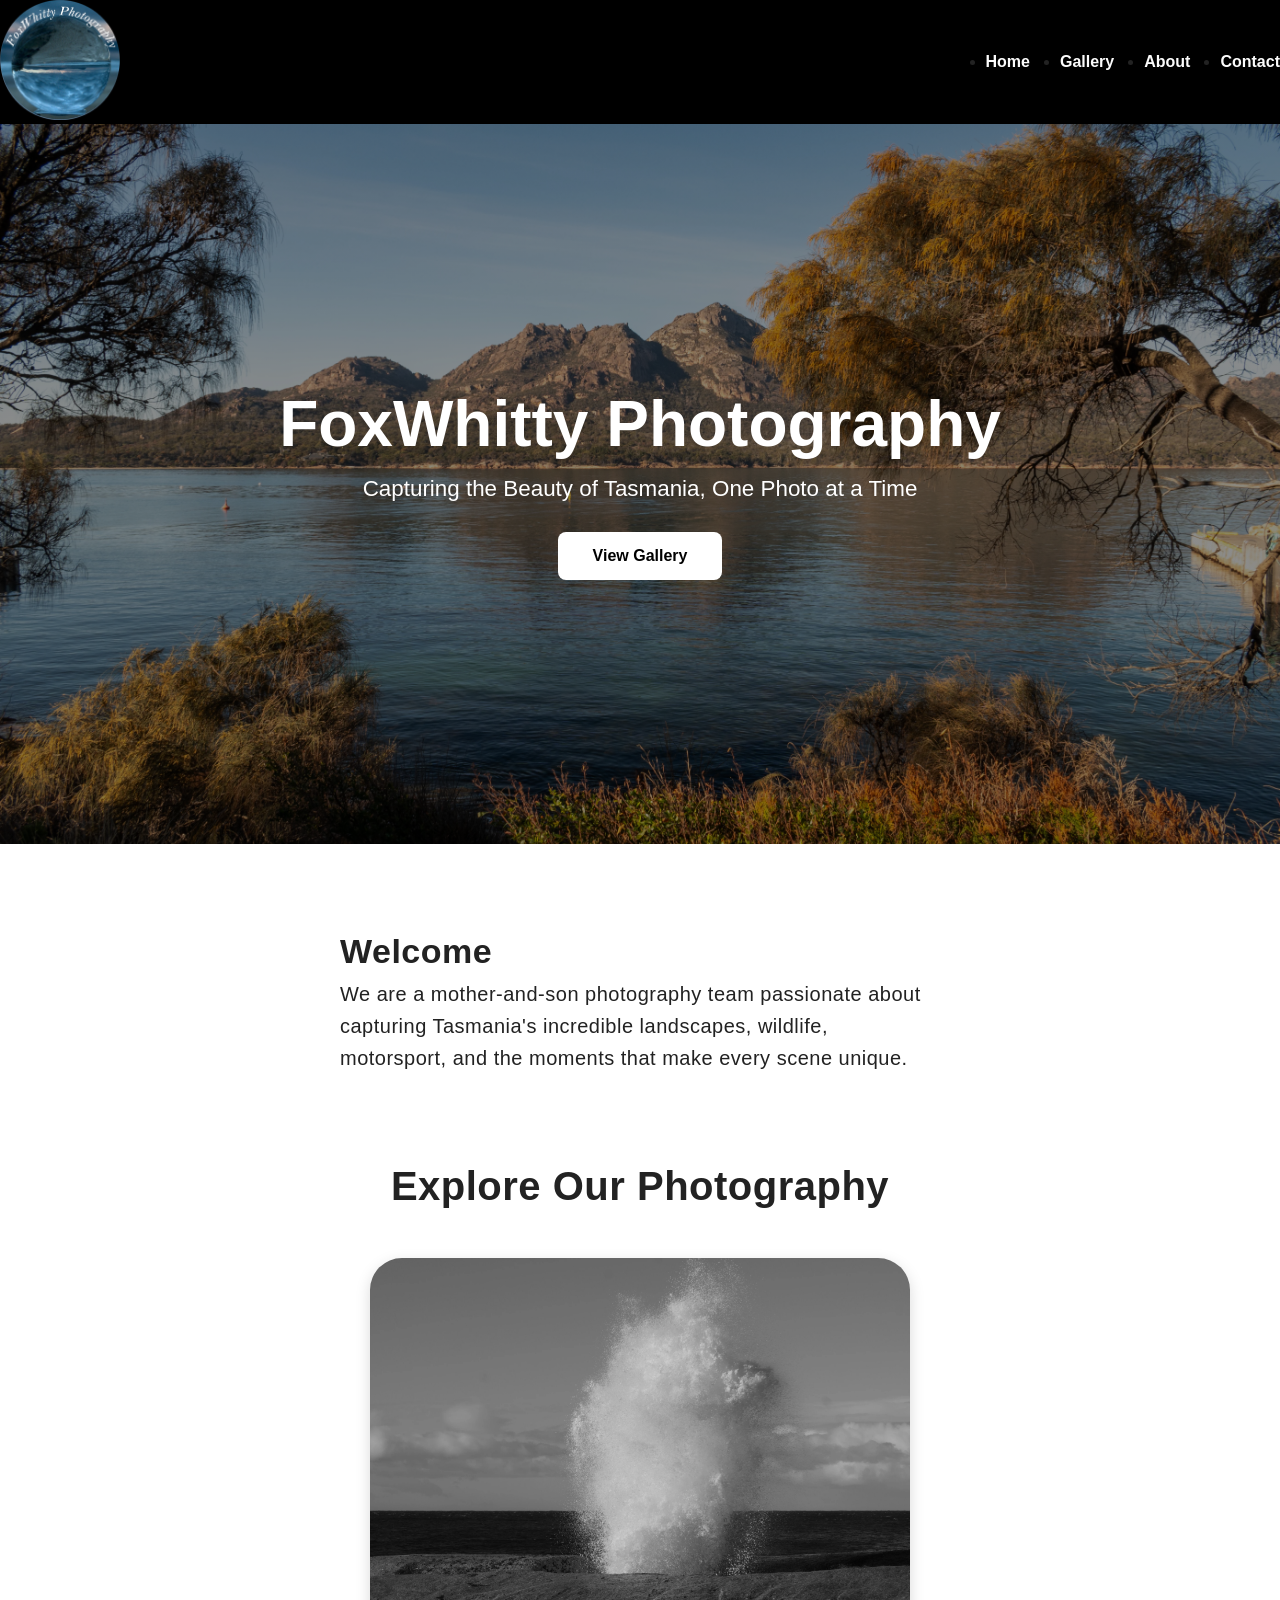
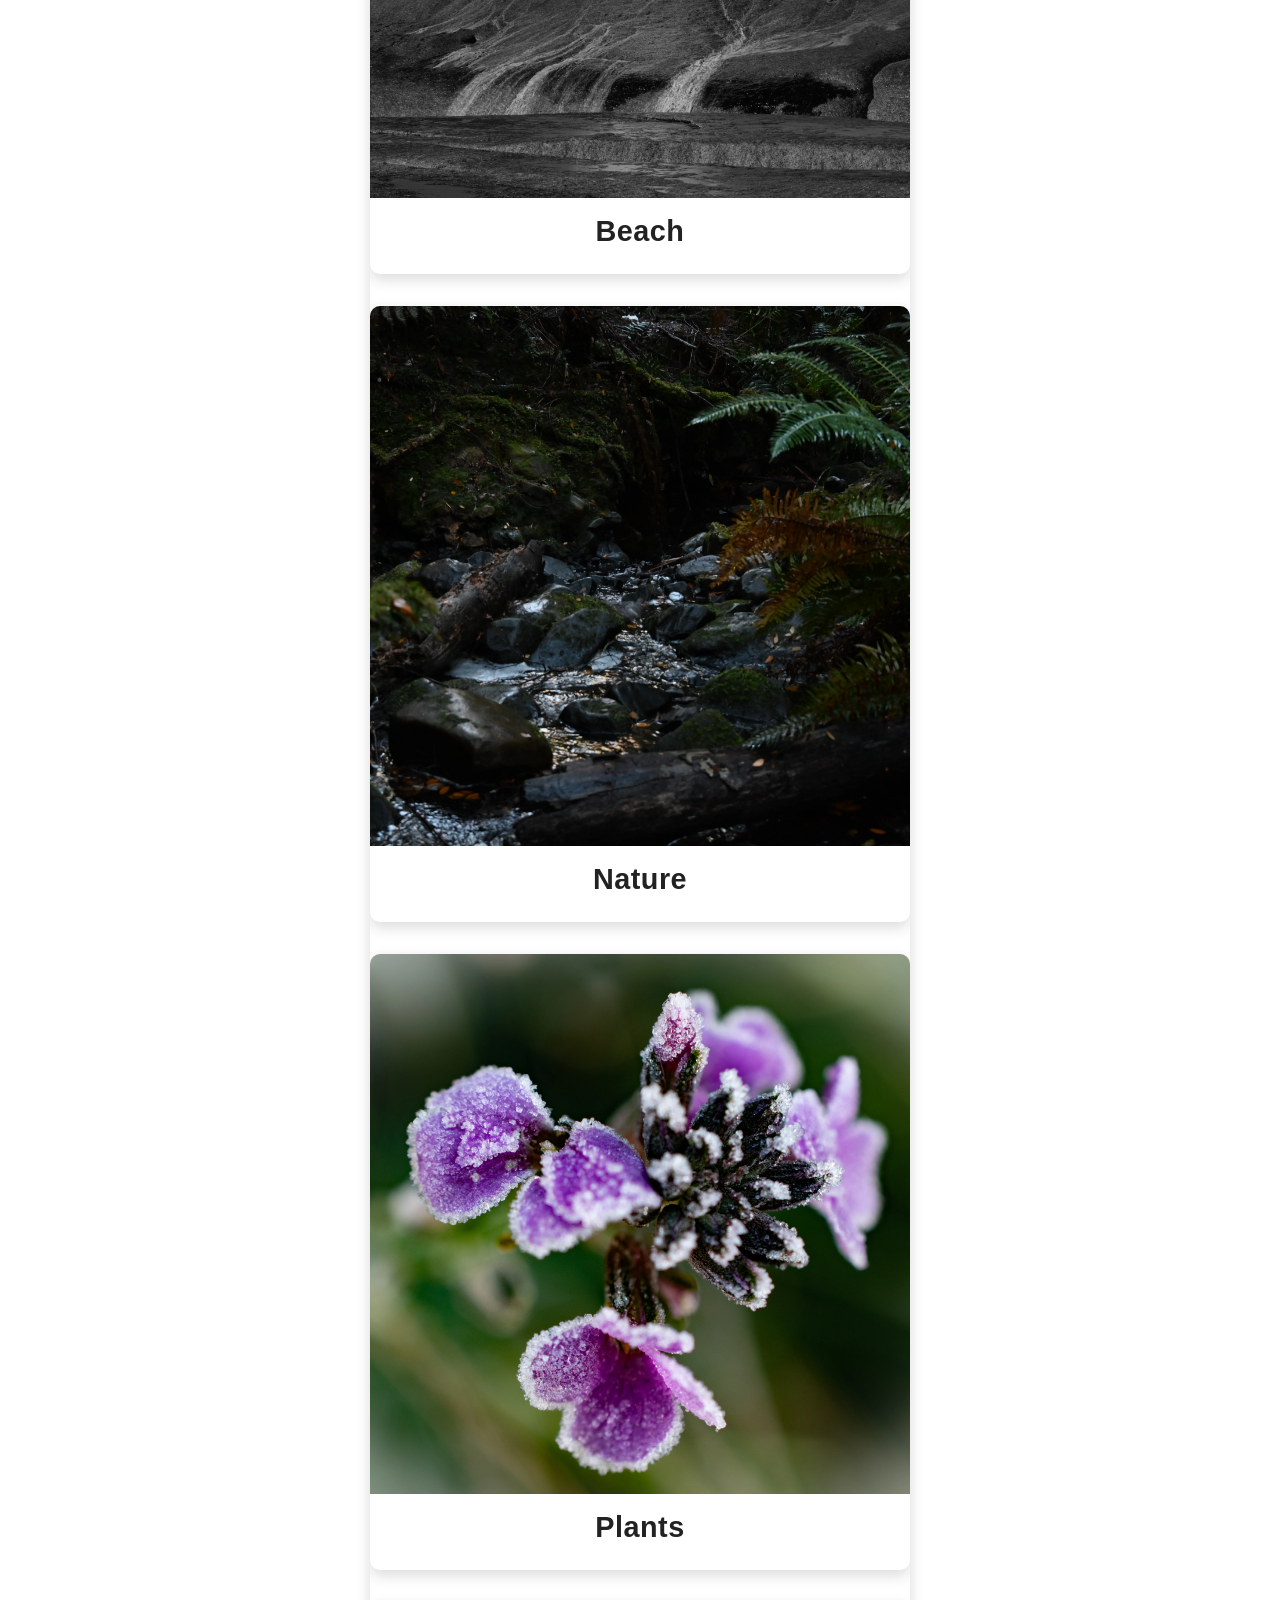
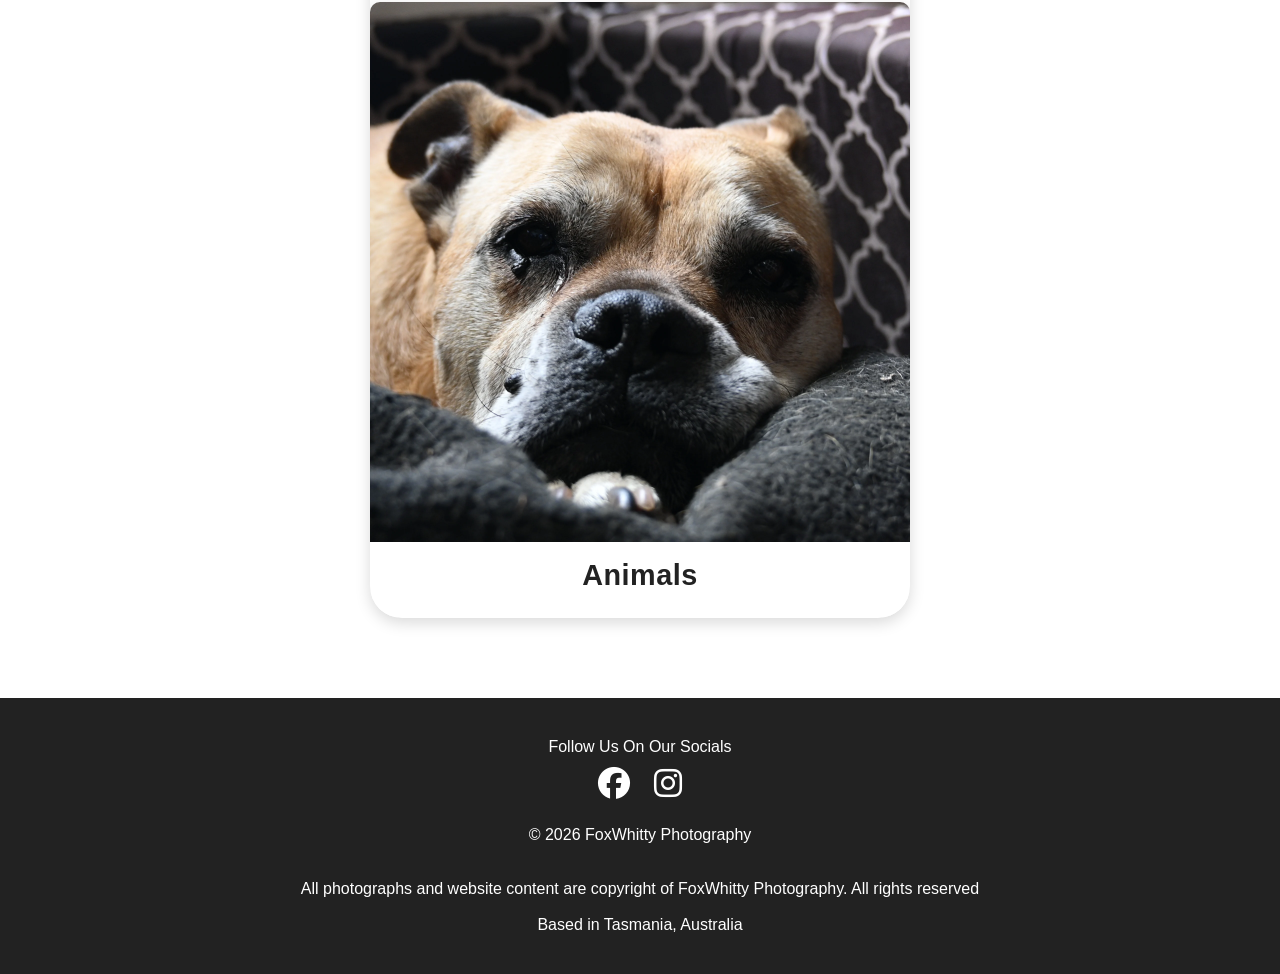
==== commit 5cc4de2f: "Refined menu" ====
--- a/index.html
+++ b/index.html
@@ -22,10 +22,14 @@
             <a href="index.html">
                 <img src="images/logo.webp" class="logo" alt="FoxWhitty Photography Logo">
             </a>
+
+
             <button class="hamburger" id="hamburger">
                 <i class="fa-solid fa-bars"></i>
             </button>
-            <ul>
+
+
+            <ul id="nav-menu">
 
                 <li><a href="index.html">Home</a></li>
 
--- a/css/style.css
+++ b/css/style.css
@@ -26,7 +26,7 @@
 
     align-items: center;
 
-    padding: 20px 10%;
+    
 
 }
 
@@ -519,27 +519,18 @@
         display: block;
     }
 
-    #nav-menu {
+    .nav-menu > ul {
         display: none;
         flex-direction: column;
         position: absolute;
-
-        top: 90px;
+        top: 100%;
         left: 0;
-
         width: 100%;
-
         background: #000;
-
         padding: 20px 0;
-        text-align: center;
     }
 
-    #nav-menu.active {
+    .nav-menu > ul.active {
         display: flex;
     }
-
-    .navbar {
-        position: relative;
-    }
 }
